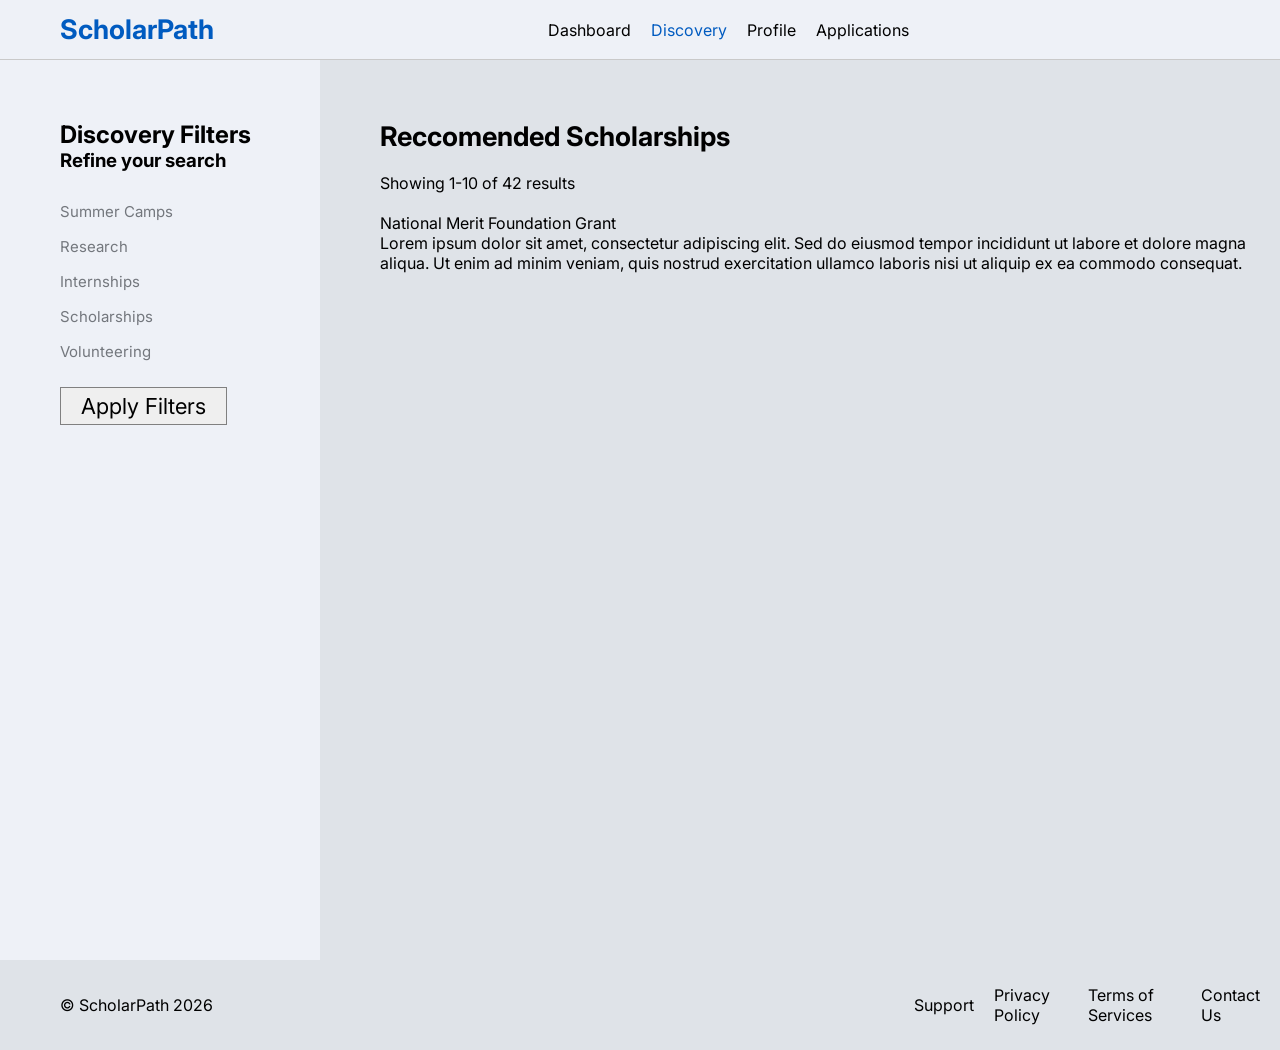
==== discovery.html @ 8e99f949 "first commit" ====
<!doctype html>
<html class="Html" lang="en">
  <head class="discoveryHead">
    <meta charset="UTF-8" />
    <meta name="viewport" content="width=device-width, initial-scale=1.0" />
    <title>Document</title>
    <link rel="stylesheet" href="style.css" />
  </head>

  <body>
    <header>
      <span class="logo">ScholarPath</span>
      <ul>
        <a href="/">
          <li>Dashboard</li>
        </a>
        <a class="active" href="./discovery.html">
          <li>Discovery</li>
        </a>
        <li>Profile</li>
        <li>Applications</li>
      </ul>
    </header>

    <div class="RowContainer">
      <div class="discoverySidebar">
        <h2 class="discoveryFilters">Discovery Filters</h2>
        <h3 class="discoveryrefineYourSearch">Refine your search</h3>

        <div class="searchfilters">
          <div class="refineyoursearchbuttons">
            <button class="discoverysummerCamps">Summer Camps</button>
            <button class="discoveryresearch">Research</button>
            <button class="discoveryinternships">Internships</button>
            <button class="discoveryscholarships">Scholarships</button>
            <button class="discoveryvolunteering">Volunteering</button>
          </div>

          <button class="discoveryApplyFilters">Apply Filters</button>
        </div>
      </div>

      <div class="discoveryMain">
        <h2 class="titlereccomendedscholarships">Reccomended Scholarships</h2>
        <div class="discoveryShowingResults">Showing 1-10 of 42 results</div>
        <div class="discoveryResultBox">
          <img src="" />
          <div class="discoveryScholarshipsTag"></div>
          <div class="discoveryResultHeader">
            National Merit Foundation Grant
          </div>
          <div class="discoveryResultDescription">
            Lorem ipsum dolor sit amet, consectetur adipiscing elit. Sed do
            eiusmod tempor incididunt ut labore et dolore magna aliqua. Ut enim
            ad minim veniam, quis nostrud exercitation ullamco laboris nisi ut
            aliquip ex ea commodo consequat.
          </div>
        </div>
      </div>
      <!-- End of Main -->
    </div>

    <!-- End of container -->

    <footer>
      <div class="left">&copy; ScholarPath 2026</div>
      <div class="right">
        <ul>
          <li>Support</li>
          <li>Privacy Policy</li>
          <li>Terms of Services</li>
          <li>Contact Us</li>
        </ul>
      </div>
    </footer>
  </body>
</html>
---- style.css ----
@import url("https://fonts.googleapis.com/css2?family=Inter:ital,opsz,wght@0,14..32,100..900;1,14..32,100..900&display=swap");

* {
  margin: 0;
  padding: 0;
  box-sizing: border-box;
  font-family: "Inter", sans-serif;
}

:root {
  --blue: #005bc0;
  --second: #eef1f7;
  --footer: #dfe3e8;
}

html,
body {
  height: 100%;
  width: 100%;
  background-color: #eef1f7;
}

header {
  height: 60px;
  width: 100%;
  border-bottom: 1px solid rgb(201, 201, 201);
  display: flex;
  padding: 0 0 0 60px;
  flex-direction: row;
  justify-content: space-between;
  align-items: center;
}

.logo {
  width: 40%;
  color: var(--blue);
  font-size: 27px;
  font-weight: bold;
}

ul {
  list-style-type: none;
  display: flex;
  flex-direction: row;
  align-items: center;
  height: 100%;
  width: 60%;
}

li {
  margin-right: 20px;
  cursor: pointer;
}

a {
  color: black;
  text-decoration: none;
}

.active {
  color: var(--blue);
  /* font-weight: 800; */
}

footer {
  background-color: var(--footer);
  height: 90px;
  width: 100%;
  position: static;
  bottom: 0;
  display: flex;
  flex-direction: row;
  align-items: center;
  padding: 0 0 0 60px;
}

.left {
  width: 50%;
}

.right {
  width: 50%;
  margin-left: auto;
  display: flex;
  justify-content: end;
}

/* DASHBOARDDDDDDDDDDDDDDDDDDDDDDDDDDDDDDDDD */

.FirstLine {
  font-size: 27px;
  font-weight: bold;
  margin-left: 60px;
  margin-bottom: 20px;
  margin-top: 30px;
}

.SecondLine {
  font-size: 18px;
  margin-left: 60px;
}

.container {
  width: 100%;
}

.RowContainer {
  height: 100%;
  width: 100%;
  display: flex;
}

.Sidebar {
  padding: 60px 30px 30px 60px;
  width: 33%;
  height: 100%;
  position: relative;
}

.Main {
  width: 67%;
  height: 100%;
  padding: 60px 60px 60px 0;
}

.ProfileStatus {
  width: 100%;
  padding: 20px;
  border-radius: 8px;
  border: 1px solid #8d9196;
  margin-bottom: 30px;
  background-color: #ffffff;
}

.UpcomingDeadlines {
  width: 100%;
  padding: 20px;
  border-radius: 8px;
  border: 1px solid #8d9196;
  /* margin: 60px 30px 60px 60px; */
  background-color: #ffffff;
}

.TopMatches {
  font-size: 20px;
  margin: 0 0 30px 0;
}

.top {
  display: flex;
}

.left1 {
  margin: 0 30px 0 0;
  width: 100%;
}

.left2 {
  margin: 0 30px 0 0;
  width: 100%;
}

.right1 {
  width: 100%;
}

.right2 {
  width: 100%;
}

.bottom {
  display: flex;
}

/* DISCOVERYYYYYYYYYYYYYYYYYYYYYYYYYYYYYYYYYYYYYYYYYYYYYYYYY */

.discoverySidebar {
  width: 25%;
  padding: 60px 30px 30px 60px;
  position: relative;
}

.titlereccomendedscholarships {
  font-size: 27px;
  font-weight: bold;
  margin-bottom: 20px;
}

.discoveryMain {
  padding: 60px 30px 30px 60px;
  width: 75%;
  height: 100%;
  background-color: #dfe3e8;
}

.discoverysummerCamps {
  width: 200px;
  height: 35px;
  font-size: 15px;
  color: #73777d;
  border: none;
  border-radius: 3px;
  background: none;
  margin-top: 10px;
  align-items: left;
  justify-content: left;
}

.discoveryresearch {
  width: 200px;
  height: 35px;
  font-size: 15px;
  color: #73777d;
  border: none;
  border-radius: 3px;
  background: none;
}

.discoveryrefineYourSearch {
  margin-bottom: 30px;
}

.discoveryinternships {
  width: 200px;
  height: 35px;
  font-size: 15px;
  color: #73777d;
  border: none;
  border-radius: 3px;
  background: none;
}

.discoveryscholarships {
  width: 200px;
  height: 35px;
  font-size: 15px;
  color: #73777d;
  border: none;
  border-radius: 3px;
  background: none;
}

.discoveryvolunteering {
  width: 200px;
  height: 35px;
  font-size: 15px;
  color: #73777d;
  border: none;
  border-radius: 3px;
  background: none;
  margin-bottom: 10px;
}

.discoverysummerCamps:hover,
.discoveryresearch:hover,
.discoveryinternships:hover,
.discoveryscholarships:hover,
.discoveryvolunteering:hover {
  border: 2px solid #73777d;
}

.discoverysummerCamps,
.discoveryresearch,
.discoveryinternships,
.discoveryscholarships,
.discoveryvolunteering {
  display: flex;
  align-items: left;
  justify-content: left;
}

.discoveryApplyFilters {
  outline: none;
  border: 1px solid gray;
  font-size: 22px;
  padding: 5px 20px;
  cursor: pointer;
}
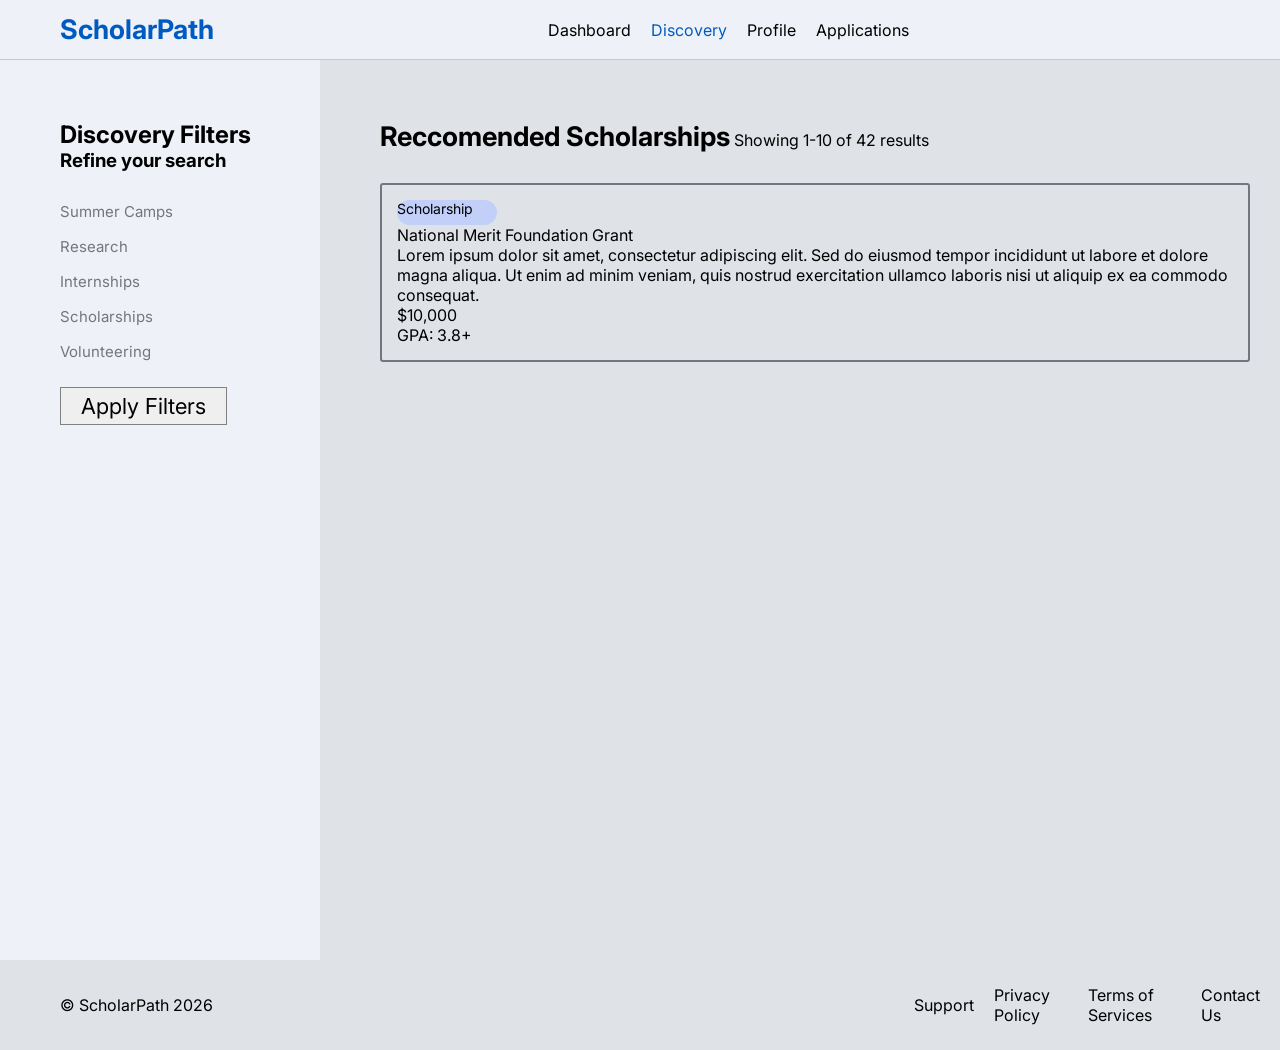
==== commit 908d347f: "update 10/21/26" ====
--- a/discovery.html
+++ b/discovery.html
@@ -41,21 +41,21 @@
       </div>
 
       <div class="discoveryMain">
-        <h2 class="titlereccomendedscholarships">Reccomended Scholarships</h2>
-        <div class="discoveryShowingResults">Showing 1-10 of 42 results</div>
+        <span class="titlereccomendedscholarships">Reccomended Scholarships</span>
+        <span class="discoveryShowingResults">Showing 1-10 of 42 results</span>
+        
         <div class="discoveryResultBox">
-          <img src="" />
-          <div class="discoveryScholarshipsTag"></div>
-          <div class="discoveryResultHeader">
-            National Merit Foundation Grant
-          </div>
-          <div class="discoveryResultDescription">
-            Lorem ipsum dolor sit amet, consectetur adipiscing elit. Sed do
+          <div class="discoveryScholarshipsTag">Scholarship</div>
+          <div class="discoveryResultHeader">National Merit Foundation Grant</div>
+          <div class="discoveryResultDescription">Lorem ipsum dolor sit amet, consectetur adipiscing elit. Sed do
             eiusmod tempor incididunt ut labore et dolore magna aliqua. Ut enim
             ad minim veniam, quis nostrud exercitation ullamco laboris nisi ut
-            aliquip ex ea commodo consequat.
-          </div>
+            aliquip ex ea commodo consequat.</div>
+          <div class = "requirements">$10,000</div>
+          <div class = "requirements">GPA: 3.8+</div>
+
         </div>
+
       </div>
       <!-- End of Main -->
     </div>
--- a/style.css
+++ b/style.css
@@ -276,3 +276,36 @@
   padding: 5px 20px;
   cursor: pointer;
 }
+
+.discoveryResultBox{
+  border: 2px solid #73777d;
+  border-radius: 3px;
+  margin-top: 30px;
+  padding:15px;
+}
+
+.discoveryScholarshipsTag{
+  font-size:14px;
+  width:100px;
+  background-color:rgb(194, 208, 249);
+  border-radius: 50px;
+  height:25px;
+}
+
+.discoveryResultDescription{
+
+}
+
+
+/* 
+        <div class="discoveryResultBox">
+          <div class="discoveryScholarshipsTag">Scholarship</div>
+          <div class="discoveryResultHeader">National Merit Foundation Grant</div>
+          <div class="discoveryResultDescription">Lorem ipsum dolor sit amet, consectetur adipiscing elit. Sed do
+            eiusmod tempor incididunt ut labore et dolore magna aliqua. Ut enim
+            ad minim veniam, quis nostrud exercitation ullamco laboris nisi ut
+            aliquip ex ea commodo consequat.</div>
+          <div class = "requirements">$10,000</div>
+          <div class = "requirements">GPA: 3.8+</div>
+
+        </div> */
